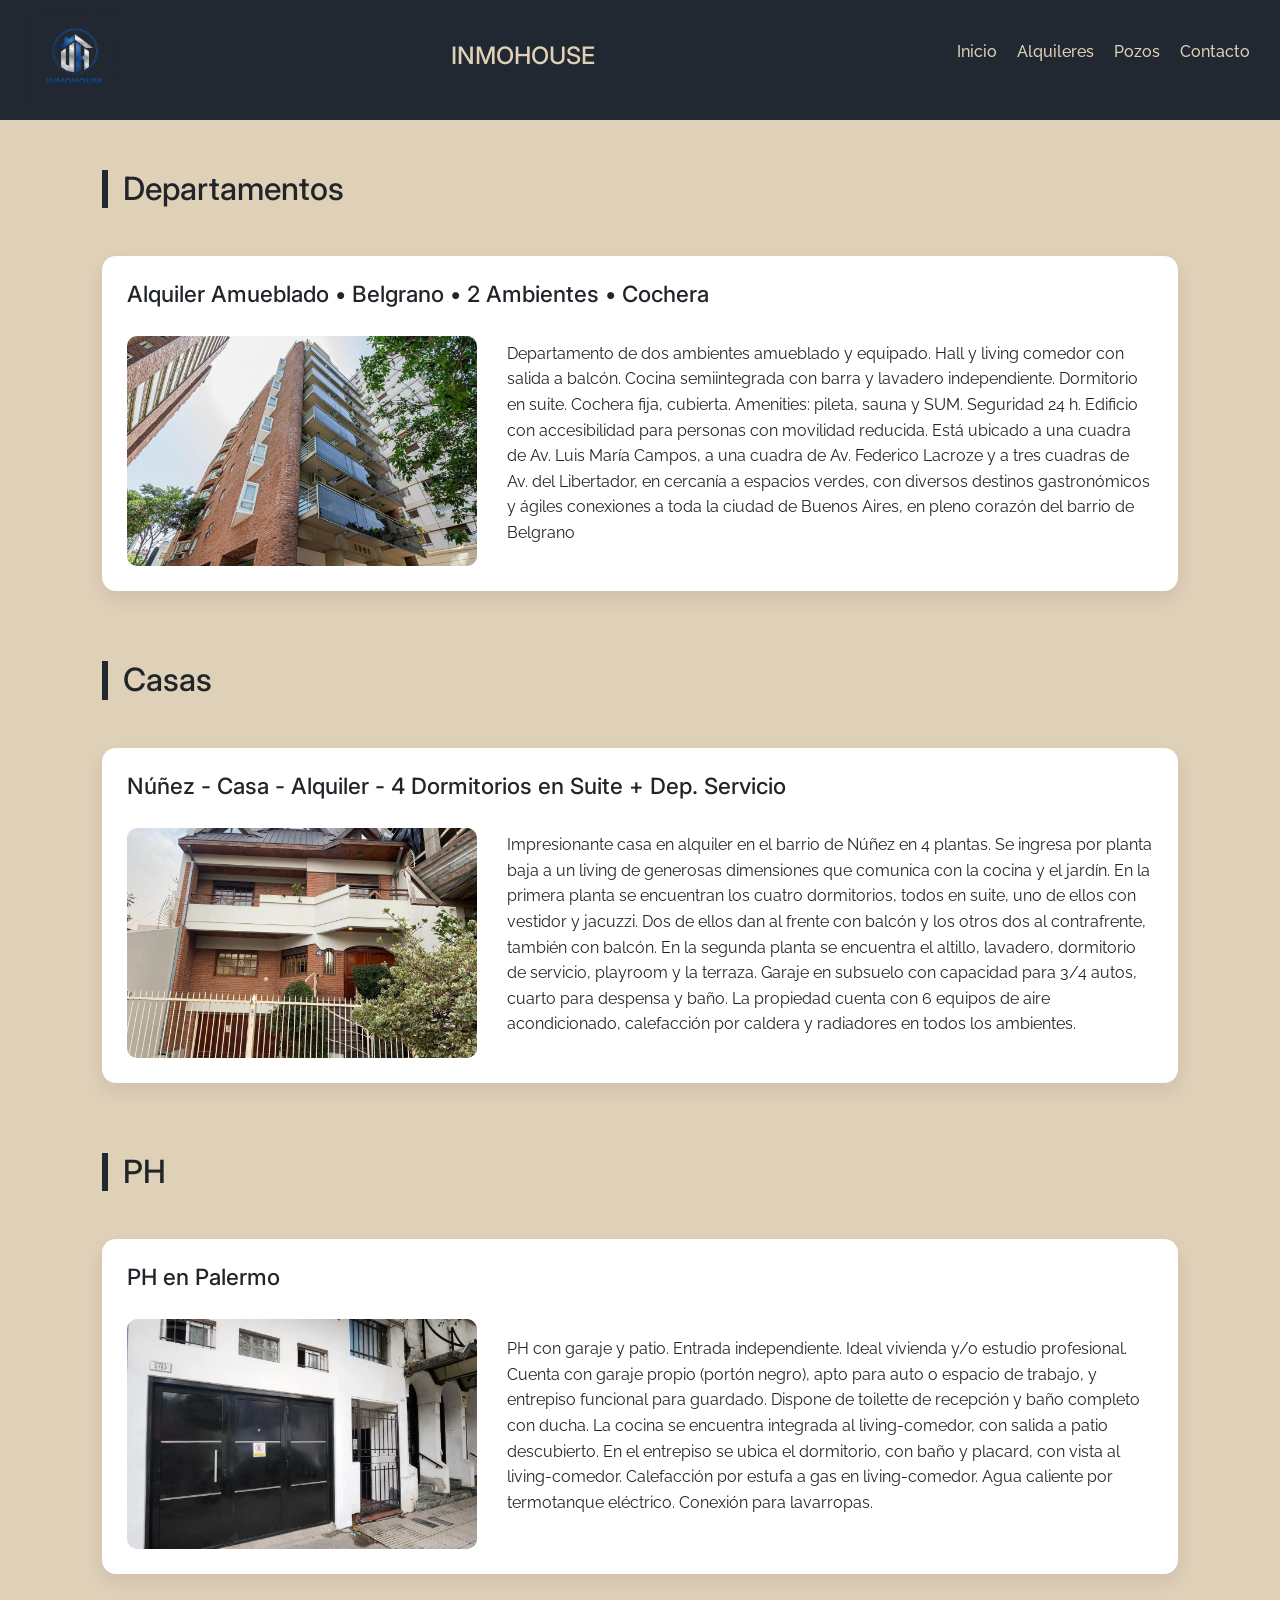
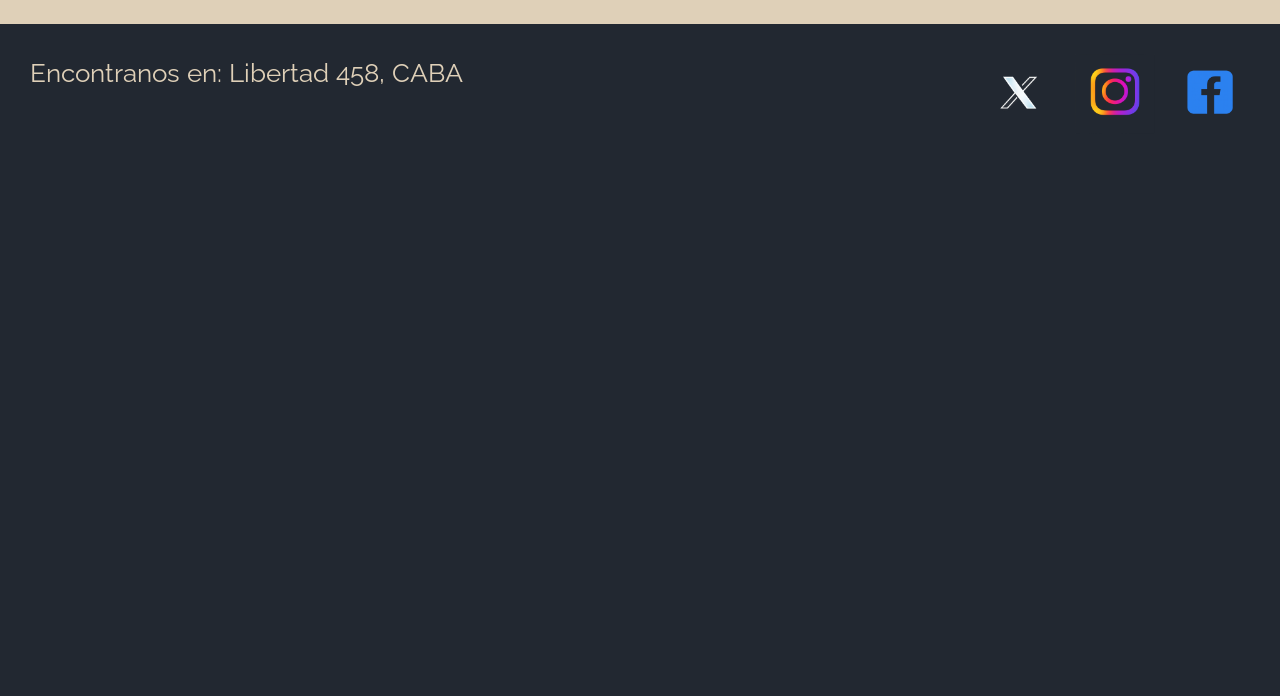
==== pages/alquileres.html @ c88db54d "2da Entrega" ====
<!doctype html>
<html lang="es">
  <head>
    <link rel="preconnect" href="https://fonts.googleapis.com" />
    <link rel="preconnect" href="https://fonts.gstatic.com" crossorigin />
    <link
      href="https://fonts.googleapis.com/css2?family=Inter:ital,opsz,wght@0,14..32,100..900;1,14..32,100..900&family=Raleway:ital,wght@0,100..900;1,100..900&display=swap"
      rel="stylesheet"
    />
    <link rel="preconnect" href="https://fonts.googleapis.com" />
    <link rel="preconnect" href="https://fonts.gstatic.com" crossorigin />
    <link
      href="https://fonts.googleapis.com/css2?family=Raleway:ital,wght@0,100..900;1,100..900&display=swap"
      rel="stylesheet"
    />
    <link href="https://cdn.jsdelivr.net/npm/bootstrap@5.3.8/dist/css/bootstrap.min.css" rel="stylesheet" integrity="sha384-sRIl4kxILFvY47J16cr9ZwB07vP4J8+LH7qKQnuqkuIAvNWLzeN8tE5YBujZqJLB" crossorigin="anonymous">
    <link rel="stylesheet" href="../css/estilos.css" />
    <meta charset="UTF-8" />
    <meta name="viewport" content="width=device-width, initial-scale=1.0" />
    <title>Inmohouse Alquileres</title>
  </head>

  <body>
    <header>
      <nav aria-label="Navegación principal">
        <div>
          <a href="../index.html">
            <img class="logo" src="../img/logo.png" alt="Inmohouse - Inicio" />
          </a>
        </div>
        <h1 class="titulo">INMOHOUSE</h1>
        <ul>
          <li><a href="../index.html">Inicio</a></li>
          <li>
            <a href="./alquileres.html" aria-current="page">Alquileres</a>
          </li>
          <li><a href="./pozos.html">Pozos</a></li>
          <li><a href="./contacto.html">Contacto</a></li>
        </ul>
      </nav>
    </header>
   <main id="listado-propiedades" class="listado">
  <section class="categoria categoria-departamentos">
    <h2 class="categoria-titulo">Departamentos</h2>

    <article class="propiedad-card">
      <h3 class="propiedad-titulo">
        Alquiler Amueblado • Belgrano • 2 Ambientes • Cochera
      </h3>

      <div class="propiedad-contenido">
        <a href="../img/dep1.jpg" target="_blank" class="propiedad-link">
          <img
            class="propiedad-imagen"
            src="../img/dep1.jpg"
            alt="Edificio de departamentos de ladrillo en Belgrano"
          />
        </a>

        <p class="propiedad-descripcion">
          Departamento de dos ambientes amueblado y equipado. Hall y living comedor con salida a balcón. Cocina semiintegrada con barra y lavadero independiente. Dormitorio en suite. Cochera fija, cubierta. Amenities: pileta, sauna y SUM. Seguridad 24 h. Edificio con accesibilidad para personas con movilidad reducida. Está ubicado a una cuadra de Av. Luis María Campos, a una cuadra de Av. Federico Lacroze y a tres cuadras de Av. del Libertador, en cercanía a espacios verdes, con diversos destinos gastronómicos y ágiles conexiones a toda la ciudad de Buenos Aires, en pleno corazón del barrio de Belgrano
        </p>
      </div>
    </article>
  </section>

  <section class="categoria categoria-casas">
    <h2 class="categoria-titulo">Casas</h2>

    <article class="propiedad-card">
      <h3 class="propiedad-titulo">
        Núñez - Casa - Alquiler - 4 Dormitorios en Suite + Dep. Servicio
      </h3>

      <div class="propiedad-contenido">
        <a href="../img/casa1.jpg" target="_blank" class="propiedad-link">
          <img
            class="propiedad-imagen"
            src="../img/casa1.jpg"
            alt="Frente de una casa"
          />
        </a>

        <p class="propiedad-descripcion">
          Impresionante casa en alquiler en el barrio de Núñez en 4 plantas. Se ingresa por planta baja a un living de generosas dimensiones que comunica con la cocina y el jardín. En la primera planta se encuentran los cuatro dormitorios, todos en suite, uno de ellos con vestidor y jacuzzi. Dos de ellos dan al frente con balcón y los otros dos al contrafrente, también con balcón. En la segunda planta se encuentra el altillo, lavadero, dormitorio de servicio, playroom y la terraza. Garaje en subsuelo con capacidad para 3/4 autos, cuarto para despensa y baño. La propiedad cuenta con 6 equipos de aire acondicionado, calefacción por caldera y radiadores en todos los ambientes.
        </p>
      </div>
    </article>
  </section>

  <section class="categoria categoria-ph">
    <h2 class="categoria-titulo">PH</h2>

    <article class="propiedad-card">
      <h3 class="propiedad-titulo">PH en Palermo</h3>

      <div class="propiedad-contenido">
        <a href="../img/ph1.webp" target="_blank" class="propiedad-link">
          <img
            class="propiedad-imagen"
            src="../img/ph1.webp"
            alt="Frente de PH con entrada independiente"
          />
        </a>

        <p class="propiedad-descripcion">
          PH con garaje y patio. Entrada independiente. Ideal vivienda y/o estudio profesional. Cuenta con garaje propio (portón negro), apto para auto o espacio de trabajo, y entrepiso funcional para guardado. Dispone de toilette de recepción y baño completo con ducha. La cocina se encuentra integrada al living-comedor, con salida a patio descubierto. En el entrepiso se ubica el dormitorio, con baño y placard, con vista al living-comedor. Calefacción por estufa a gas en living-comedor. Agua caliente por termotanque eléctrico. Conexión para lavarropas.
        </p>
      </div>
    </article>
  </section>

</main>
    <footer>
      <div>
        <p>Encontranos en: Libertad 458, CABA</p>
      </div>
      <ul>
        <li>
          <a
            href="https://twitter.com"
            target="_blank"
            rel="noopener noreferrer"
          >
            <img src="../img/twitter-x.png" alt="Twitter de Inmohouse" />
          </a>
        </li>
        <li>
          <a
            href="https://instagram.com"
            target="_blank"
            rel="noopener noreferrer"
          >
            <img src="../img/instagram.png" alt="Instagram de Inmohouse" />
          </a>
        </li>
        <li>
          <a
            href="https://facebook.com"
            target="_blank"
            rel="noopener noreferrer"
          >
            <img src="../img/facebook.png" alt="Facebook de Inmohouse" />
          </a>
        </li>
      </ul>
      <address>
        <iframe
          title="Ubicación de Inmohouse en Google Maps"
          src="https://www.google.com/maps/embed?pb=!1m18!1m12!1m3!1d723.7947108653552!2d-58.38401056813189!3d-34.6032065607165!2m3!1f0!2f0!3f0!3m2!1i1024!2i768!4f13.1!3m3!1m2!1s0x95bccac5fd35a24f%3A0x2b9c7844601e23f9!2sAudio%20Video%20458!5e0!3m2!1ses!2sar!4v1768578086338!5m2!1ses!2sar"
          width="600"
          height="450"
          style="border: 0"
          allowfullscreen=""
          loading="lazy"
          referrerpolicy="no-referrer-when-downgrade"
        ></iframe>
      </address>
    </footer>
    <script src="https://cdn.jsdelivr.net/npm/bootstrap@5.3.8/dist/js/bootstrap.bundle.min.js" integrity="sha384-FKyoEForCGlyvwx9Hj09JcYn3nv7wiPVlz7YYwJrWVcXK/BmnVDxM+D2scQbITxI" crossorigin="anonymous"></script>
  </body>
</html>
---- css/estilos.css ----
*{
  margin: 0;
  padding: 0;
  box-sizing: border-box;
}



/* Colores */

/* azul oscuro #222831
gris oscuro #393E46
marron claro #948979
crema #DFD0B8 */


/* Inter-Titulos - font-family: "Inter", sans-serif; */
/* Raleway-Texto - font-family: "Raleway", sans-serif; */

body{
  font-family: "Raleway", sans-serif;
  overflow-x: hidden;
}

header {
  background-color: #222831;
  padding: 15px 30px;
}

nav {
  display: flex;
  align-items: center;
  justify-content: space-between;
}

/* Logo */
.logo {
  width: 90px;
}

/* Título */
.titulo {
  color: #DFD0B8;
  font-size: 24px;
  font-family: "Inter", sans-serif;;
}

/* Menú */
nav ul {
  display: flex;
  list-style: none;
  gap: 20px;
}

nav ul li a {
  text-decoration: none;
  color: #DFD0B8;
  font-weight: 500;
  transition: 0.3s;
}

nav ul li a:hover {
  color: brown;
}


footer {
  background-color: #222831;
  color: #DFD0B8;
  padding: 30px;
  font-size: 1.60em;
  display: flex;
  flex-wrap: wrap;          
  justify-content: space-between;
  gap: 20px;
}


footer > div {
  flex: 1 1 200px;          
}


/* Lista redes */
footer ul {
  display: flex;
  list-style: none;
  gap: 15px;
  padding: 0;
}

footer ul li img {
  width: 80px;
  transition: 0.3s;
}

footer ul li img:hover {
  transform: scale(1.1);
}

/* Mapa ocupa toda la fila */
footer address {
  width: 100%;
  margin-top: 20px;
}

.map {
  width: 100%;
  height: 300px;
  border-radius: 8px;
}

/* Main Index */

.home {
  padding: 40px 10%;
  display: flex;
  flex-direction: column;
  gap: 60px;
  background-color: #DFD0B8;
}

/* Sección general */
.seccion-home {
  display: flex;
  flex-direction: column;
  gap: 30px;
}

/* Header del h2 */
.seccion-header {
  flex: 0 0 100%;
}

/* Título */
.seccion-titulo {
  font-size: 2em;
  font-family: "Inter", sans-serif;
}

/* Contenido */
.seccion-contenido {
  display: flex;
  align-items: center;
  gap: 30px;
}

/* Texto */
.seccion-texto {
  flex: 1;
  line-height: 1.6;
  font-size: 1.5em;
  font-family: "Raleway", sans-serif;
}

/* Imagen */
.seccion-imagen {
  flex: 1;
  max-width: 500px;
  width: 100%;
  border-radius: 10px;
}

/* Invertir solo la sección de pozos */
.seccion-pozos .seccion-contenido {
  flex-direction: row-reverse;
}

/* Alquileres */

.listado {
  padding: 50px 8%;
  display: grid;
  grid-template-columns: 1fr;
  gap: 70px;
  background-color: #DFD0B8;
}

/* Categoría */
.categoria {
  display: flex;
  flex-direction: column;
  gap: 40px;
}

.categoria-titulo {
  font-size: 2em;
  font-family: "Inter", sans-serif;
  border-left: 6px solid #222831;
  padding-left: 15px;
}

/* Card */
.propiedad-card {
  background: #ffffff;
  padding: 25px;
  border-radius: 14px;
  box-shadow: 0 8px 20px rgba(0,0,0,0.08);
  display: flex;
  flex-direction: column;
  gap: 20px;
  width: 100%;
}

.propiedad-titulo {
  font-size: 1.4em;
  font-family: "Inter", sans-serif;
}

/* Contenido horizontal */
.propiedad-contenido {
  display: flex;
  gap: 30px;
  align-items: center;
}

/* Imagen */
.propiedad-imagen {
  width: 350px;
  height: 230px;
  object-fit: cover;
  border-radius: 10px;
  transition: 0.3s;
}

.propiedad-imagen:hover {
  transform: scale(1.03);
}

/* Texto */
.propiedad-descripcion {
  flex: 1;
  font-family: "Raleway", sans-serif;
  line-height: 1.6;
}



/* Pozos */

.proyecto-header {
  text-align: center;
  margin-bottom: 20px;
  background-color: #DFD0B8;
}

.proyecto-titulo {
  font-size: 34px;
  font-weight: 600;
}

/* Contenedor Principal */
.detalle-proyecto {
  display: flex;
  justify-content: center;   
  padding: 80px 20px;        
  background-color: #DFD0B8; 
}

.proyecto-seccion{
  font-size: 1.25em;
}
/* Card */
.proyecto-card {
  width: 100%;
  max-width: 1100px;        
  background: #ffffff;
  padding: 50px;
  border-radius: 20px;
  box-shadow: 0 20px 50px rgba(0,0,0,0.08);
}

.proyecto-imagen{
  width: 100%;
}

/* Imagenes de carousel */
.proyecto-carousel-img {
  max-height: 450px;
  object-fit: cover;
  border-radius: 12px;
}

/* Carusel */

#carouselProyecto {
  margin-top: 20px;
  max-width: 800px;
}

#carouselProyecto img {
  height: 500px;
  object-fit: cover;
  border-radius: 14px;
}

/* Oscurecer ligeramente para que el texto se vea mejor */
.carousel-item::after {
  content: "";
  position: absolute;
  inset: 0;
  background: rgba(0,0,0,0.35);
  border-radius: 14px;
}

/* Texto centrado elegante */
.carousel-caption {
  bottom: 40%;
}

.carousel-caption h3 {
  font-size: 36px;
  font-weight: bold;
}

.carousel-caption p {
  font-size: 18px;
}




/* Contacto */

/* Contenedor*/
.contacto {
  display: flex;
  justify-content: center;
  padding: 60px 20px;
  background-color:#DFD0B8 ;
}

.contacto-contenedor {
  width: 100%;
  max-width: 600px;
}

/* Formulario */
.contacto-formulario {
  display: flex;
  flex-direction: column;
  gap: 15px;
  background: #f5f5f5;
  padding: 30px;
  border-radius: 12px;
  box-shadow: 0 8px 20px rgba(0,0,0,0.08);
}

/* Labels */
.contacto-label {
  font-weight: 600;
  font-size: 14px;
}

/* Inputs */
.contacto-input,
.contacto-textarea {
  padding: 6px 8px;
  border-radius: 8px;
  border: 1px solid #ccc;
  font-size: 12px;
  transition: 0.3s;
}

.contacto-input{
  height: 35px;
}


/* Textarea */
.contacto-textarea {
  height: 80px;
  resize: none; 
}

.contacto-input:focus,
.contacto-textarea:focus {
  outline: none;
  border-color: #222831;
  box-shadow: 0 0 5px rgba(34,40,49,0.3);
}

/* Boton */
.contacto-boton {
  background: #222831;
  color: white;
  font-weight: bold;
  cursor: pointer;
  border: none;
  margin-top: 10px;
  padding: 12px;
  border-radius: 8px;
  transition: 0.3s;
}

.contacto-boton:hover {
  background: #393E46;
}



/*  Responsive Mobile */

@media (max-width: 768px) {

  /* Header */

  nav {
    flex-direction: column;
    gap: 15px;
    text-align: center;
  }

  nav ul {
    flex-direction: column;
    gap: 10px;
  }

  .logo {
    width: 70px;
  }

  .titulo {
    font-size: 20px;
  }

  /* Inicio */

  .home {
    padding: 30px 20px;
    gap: 40px;
  }

  .seccion-contenido {
    flex-direction: column;
    text-align: center;
  }

  .seccion-texto {
    font-size: 1.1em;
  }

  .seccion-imagen {
    max-width: 100%;
  }

  /* Listas */

  .listado {
    padding: 40px 20px;
    gap: 40px;
  }

  .propiedad-contenido {
    flex-direction: column;
  }

  .propiedad-imagen {
    width: 100%;
    height: 200px;
  }

  /* Pozos */

  .detalle-proyecto {
    padding: 40px 15px;
  }

  .proyecto-card {
    padding: 25px 20px;
  }

  .proyecto-titulo {
    font-size: 24px;
  }

  .proyecto-seccion {
    font-size: 1em;
  }

  .seccion-pozos .seccion-contenido {
    flex-direction: column;
  }

  .proyecto-imagen-principal{
    width: 100%;
  }

  /* Carrusel */

  #carouselProyecto {
    max-width: 100%;
  }

  #carouselProyecto img {
    height: 100%;
    object-fit: cover;
  }

  .carousel-caption h3 {
    font-size: 20px;
  }

  .carousel-caption p {
    font-size: 14px;
  }

  /* Contacto */

  .contacto {
    padding: 40px 15px;
  }

  .contacto-formulario {
    padding: 20px;
  }

  /* Footer */

  footer {
    flex-direction: column;
    text-align: center;
    font-size: 1.2em;
  }

  footer ul {
    justify-content: center;
  }

  footer ul li img {
    width: 50px;
  }

  .map {
    height: 200px;
  }

}
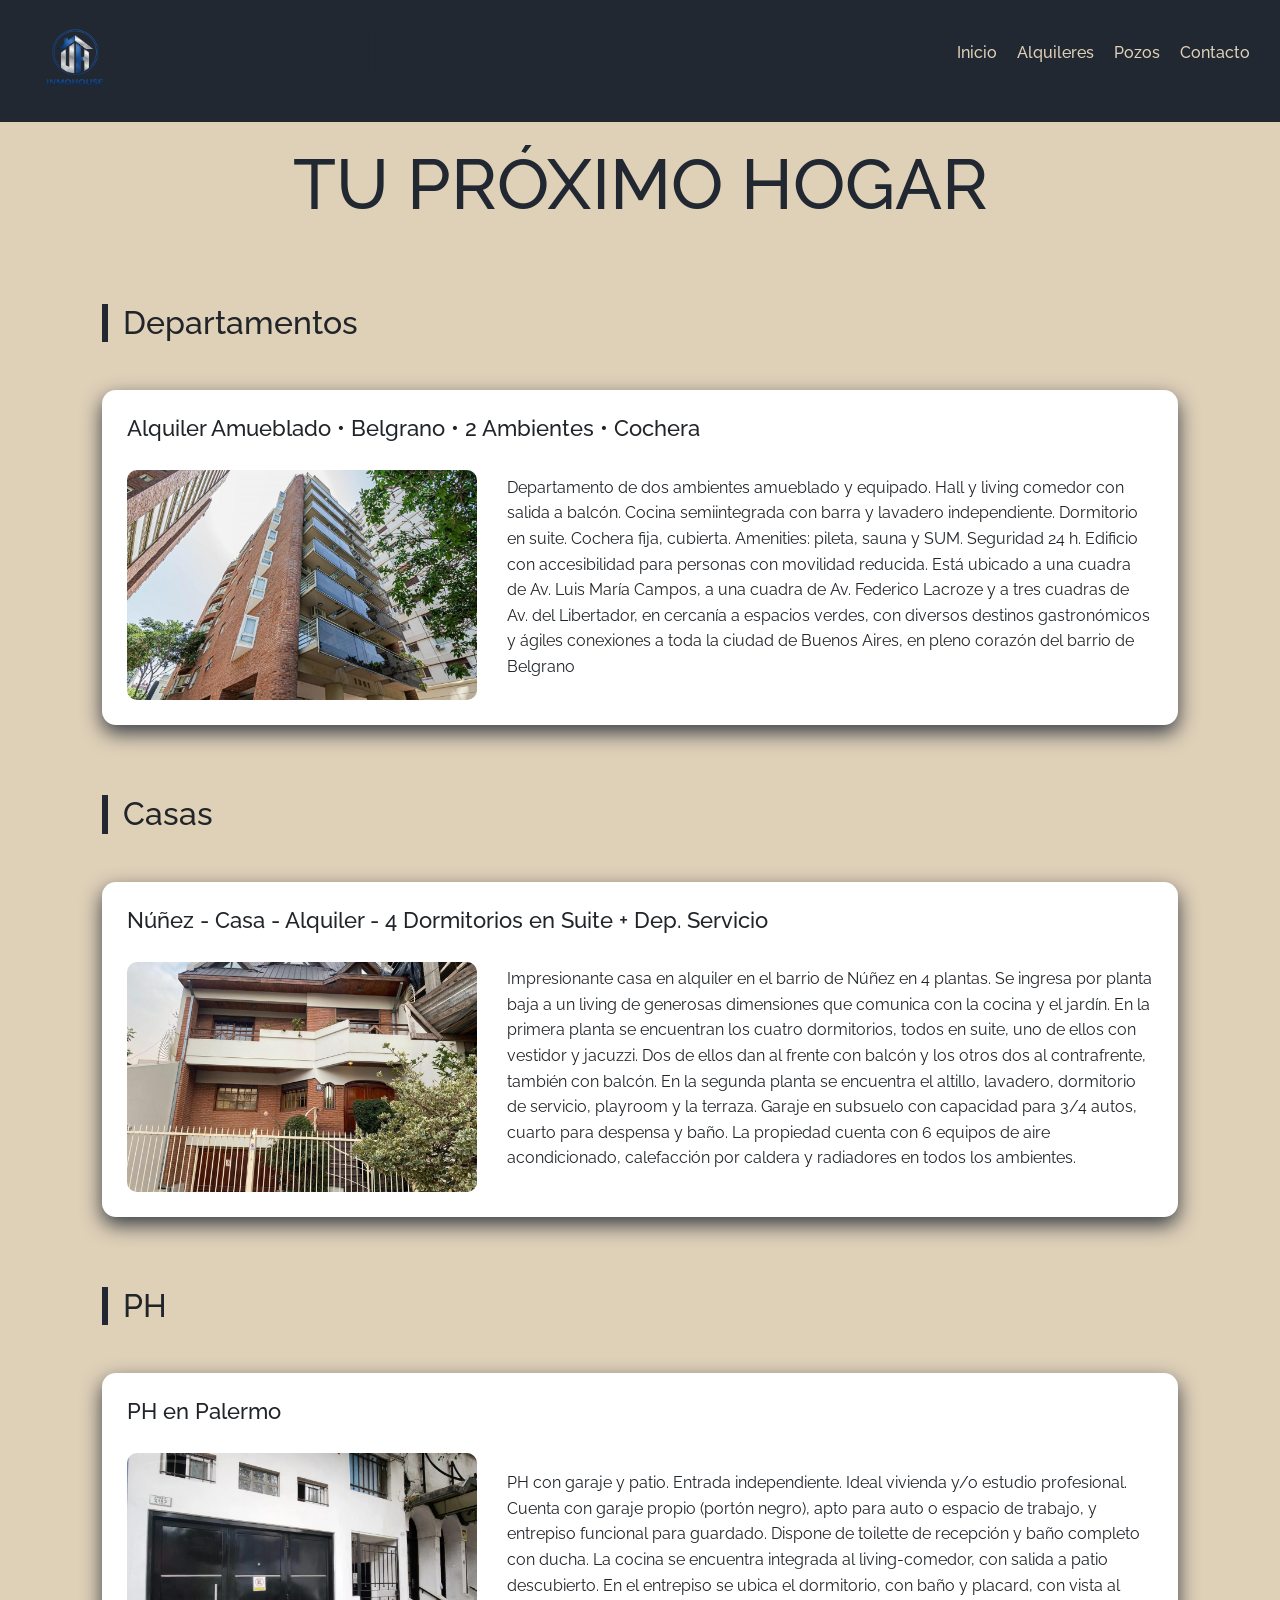
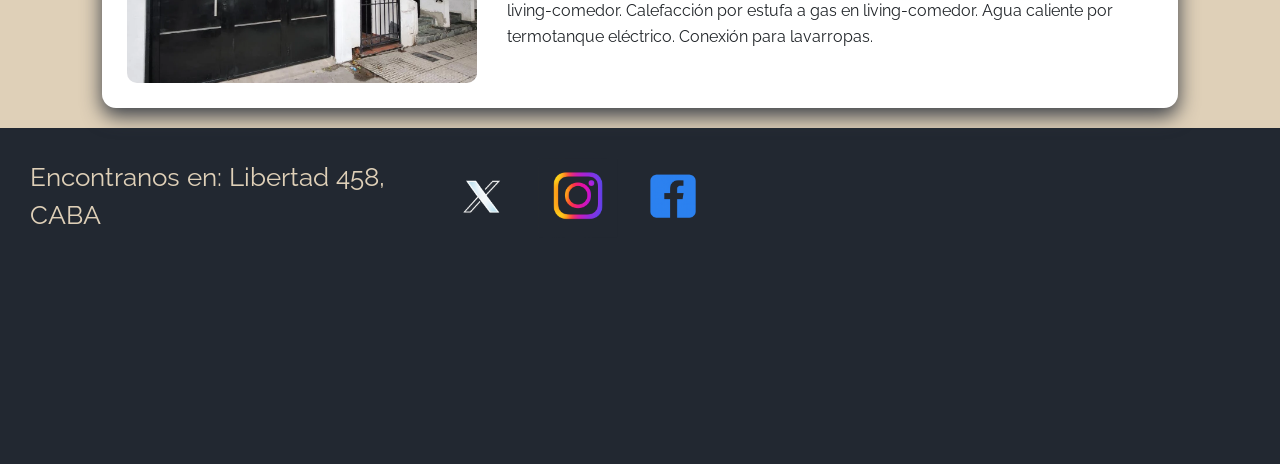
==== commit 0ab5d73b: "tercer entrega" ====
--- a/pages/alquileres.html
+++ b/pages/alquileres.html
@@ -13,8 +13,17 @@
       href="https://fonts.googleapis.com/css2?family=Raleway:ital,wght@0,100..900;1,100..900&display=swap"
       rel="stylesheet"
     />
-    <link href="https://cdn.jsdelivr.net/npm/bootstrap@5.3.8/dist/css/bootstrap.min.css" rel="stylesheet" integrity="sha384-sRIl4kxILFvY47J16cr9ZwB07vP4J8+LH7qKQnuqkuIAvNWLzeN8tE5YBujZqJLB" crossorigin="anonymous">
-    <link rel="stylesheet" href="../css/estilos.css" />
+    <link
+      href="https://cdn.jsdelivr.net/npm/bootstrap@5.3.8/dist/css/bootstrap.min.css"
+      rel="stylesheet"
+      integrity="sha384-sRIl4kxILFvY47J16cr9ZwB07vP4J8+LH7qKQnuqkuIAvNWLzeN8tE5YBujZqJLB"
+      crossorigin="anonymous"
+    />
+    <link
+      rel="stylesheet"
+      href="https://cdnjs.cloudflare.com/ajax/libs/animate.css/4.1.1/animate.min.css"
+    />
+    <link rel="stylesheet" href="../css/estilo.css" />
     <meta charset="UTF-8" />
     <meta name="viewport" content="width=device-width, initial-scale=1.0" />
     <title>Inmohouse Alquileres</title>
@@ -39,124 +48,160 @@
         </ul>
       </nav>
     </header>
-   <main id="listado-propiedades" class="listado">
-  <section class="categoria categoria-departamentos">
-    <h2 class="categoria-titulo">Departamentos</h2>
-
-    <article class="propiedad-card">
-      <h3 class="propiedad-titulo">
-        Alquiler Amueblado • Belgrano • 2 Ambientes • Cochera
-      </h3>
-
-      <div class="propiedad-contenido">
-        <a href="../img/dep1.jpg" target="_blank" class="propiedad-link">
-          <img
-            class="propiedad-imagen"
-            src="../img/dep1.jpg"
-            alt="Edificio de departamentos de ladrillo en Belgrano"
-          />
-        </a>
-
-        <p class="propiedad-descripcion">
-          Departamento de dos ambientes amueblado y equipado. Hall y living comedor con salida a balcón. Cocina semiintegrada con barra y lavadero independiente. Dormitorio en suite. Cochera fija, cubierta. Amenities: pileta, sauna y SUM. Seguridad 24 h. Edificio con accesibilidad para personas con movilidad reducida. Está ubicado a una cuadra de Av. Luis María Campos, a una cuadra de Av. Federico Lacroze y a tres cuadras de Av. del Libertador, en cercanía a espacios verdes, con diversos destinos gastronómicos y ágiles conexiones a toda la ciudad de Buenos Aires, en pleno corazón del barrio de Belgrano
-        </p>
-      </div>
-    </article>
-  </section>
-
-  <section class="categoria categoria-casas">
-    <h2 class="categoria-titulo">Casas</h2>
-
-    <article class="propiedad-card">
-      <h3 class="propiedad-titulo">
-        Núñez - Casa - Alquiler - 4 Dormitorios en Suite + Dep. Servicio
-      </h3>
-
-      <div class="propiedad-contenido">
-        <a href="../img/casa1.jpg" target="_blank" class="propiedad-link">
-          <img
-            class="propiedad-imagen"
-            src="../img/casa1.jpg"
-            alt="Frente de una casa"
-          />
-        </a>
-
-        <p class="propiedad-descripcion">
-          Impresionante casa en alquiler en el barrio de Núñez en 4 plantas. Se ingresa por planta baja a un living de generosas dimensiones que comunica con la cocina y el jardín. En la primera planta se encuentran los cuatro dormitorios, todos en suite, uno de ellos con vestidor y jacuzzi. Dos de ellos dan al frente con balcón y los otros dos al contrafrente, también con balcón. En la segunda planta se encuentra el altillo, lavadero, dormitorio de servicio, playroom y la terraza. Garaje en subsuelo con capacidad para 3/4 autos, cuarto para despensa y baño. La propiedad cuenta con 6 equipos de aire acondicionado, calefacción por caldera y radiadores en todos los ambientes.
-        </p>
-      </div>
-    </article>
-  </section>
-
-  <section class="categoria categoria-ph">
-    <h2 class="categoria-titulo">PH</h2>
-
-    <article class="propiedad-card">
-      <h3 class="propiedad-titulo">PH en Palermo</h3>
-
-      <div class="propiedad-contenido">
-        <a href="../img/ph1.webp" target="_blank" class="propiedad-link">
-          <img
-            class="propiedad-imagen"
-            src="../img/ph1.webp"
-            alt="Frente de PH con entrada independiente"
-          />
-        </a>
-
-        <p class="propiedad-descripcion">
-          PH con garaje y patio. Entrada independiente. Ideal vivienda y/o estudio profesional. Cuenta con garaje propio (portón negro), apto para auto o espacio de trabajo, y entrepiso funcional para guardado. Dispone de toilette de recepción y baño completo con ducha. La cocina se encuentra integrada al living-comedor, con salida a patio descubierto. En el entrepiso se ubica el dormitorio, con baño y placard, con vista al living-comedor. Calefacción por estufa a gas en living-comedor. Agua caliente por termotanque eléctrico. Conexión para lavarropas.
-        </p>
-      </div>
-    </article>
-  </section>
-
-</main>
+    <main id="listado-propiedades" class="listado">
+      <h1 class="titulo">TU PRÓXIMO HOGAR</h1>
+      <section class="categoria categoria-departamentos">
+        <h2 class="categoria-titulo">Departamentos</h2>
+
+        <article class="propiedad-card">
+          <h3 class="propiedad-titulo">
+            Alquiler Amueblado • Belgrano • 2 Ambientes • Cochera
+          </h3>
+
+          <div class="propiedad-contenido">
+            <a href="../img/dep1.jpg" target="_blank" class="propiedad-link">
+              <img
+                class="propiedad-imagen animate__animated animate__flip animate__delay-2s animate__slow"
+                src="../img/dep1.jpg"
+                alt="Edificio de departamentos de ladrillo en Belgrano"
+              />
+            </a>
+
+            <p class="propiedad-descripcion">
+              Departamento de dos ambientes amueblado y equipado. Hall y living
+              comedor con salida a balcón. Cocina semiintegrada con barra y
+              lavadero independiente. Dormitorio en suite. Cochera fija,
+              cubierta. Amenities: pileta, sauna y SUM. Seguridad 24 h. Edificio
+              con accesibilidad para personas con movilidad reducida. Está
+              ubicado a una cuadra de Av. Luis María Campos, a una cuadra de Av.
+              Federico Lacroze y a tres cuadras de Av. del Libertador, en
+              cercanía a espacios verdes, con diversos destinos gastronómicos y
+              ágiles conexiones a toda la ciudad de Buenos Aires, en pleno
+              corazón del barrio de Belgrano
+            </p>
+          </div>
+        </article>
+      </section>
+
+      <section class="categoria categoria-casas">
+        <h2 class="categoria-titulo">Casas</h2>
+
+        <article class="propiedad-card">
+          <h3 class="propiedad-titulo">
+            Núñez - Casa - Alquiler - 4 Dormitorios en Suite + Dep. Servicio
+          </h3>
+
+          <div class="propiedad-contenido">
+            <a href="../img/casa1.jpg" target="_blank" class="propiedad-link">
+              <img
+                class="propiedad-imagen animate__animated animate__flip animate__delay-2s animate__slow"
+                src="../img/casa1.jpg"
+                alt="Frente de una casa"
+              />
+            </a>
+
+            <p class="propiedad-descripcion">
+              Impresionante casa en alquiler en el barrio de Núñez en 4 plantas.
+              Se ingresa por planta baja a un living de generosas dimensiones
+              que comunica con la cocina y el jardín. En la primera planta se
+              encuentran los cuatro dormitorios, todos en suite, uno de ellos
+              con vestidor y jacuzzi. Dos de ellos dan al frente con balcón y
+              los otros dos al contrafrente, también con balcón. En la segunda
+              planta se encuentra el altillo, lavadero, dormitorio de servicio,
+              playroom y la terraza. Garaje en subsuelo con capacidad para 3/4
+              autos, cuarto para despensa y baño. La propiedad cuenta con 6
+              equipos de aire acondicionado, calefacción por caldera y
+              radiadores en todos los ambientes.
+            </p>
+          </div>
+        </article>
+      </section>
+
+      <section class="categoria categoria-ph">
+        <h2 class="categoria-titulo">PH</h2>
+
+        <article class="propiedad-card ">
+          <h3 class="propiedad-titulo">PH en Palermo</h3>
+
+          <div class="propiedad-contenido">
+            <a href="../img/ph1.webp" target="_blank" class="propiedad-link">
+              <img
+                class="propiedad-imagen animate__animated animate__flip animate__delay-2s animate__slow"
+                src="../img/ph1.webp"
+                alt="Frente de PH con entrada independiente"
+              />
+            </a>
+
+            <p class="propiedad-descripcion">
+              PH con garaje y patio. Entrada independiente. Ideal vivienda y/o
+              estudio profesional. Cuenta con garaje propio (portón negro), apto
+              para auto o espacio de trabajo, y entrepiso funcional para
+              guardado. Dispone de toilette de recepción y baño completo con
+              ducha. La cocina se encuentra integrada al living-comedor, con
+              salida a patio descubierto. En el entrepiso se ubica el
+              dormitorio, con baño y placard, con vista al living-comedor.
+              Calefacción por estufa a gas en living-comedor. Agua caliente por
+              termotanque eléctrico. Conexión para lavarropas.
+            </p>
+          </div>
+        </article>
+      </section>
+    </main>
     <footer>
       <div>
         <p>Encontranos en: Libertad 458, CABA</p>
       </div>
-      <ul>
-        <li>
-          <a
-            href="https://twitter.com"
-            target="_blank"
-            rel="noopener noreferrer"
-          >
-            <img src="../img/twitter-x.png" alt="Twitter de Inmohouse" />
-          </a>
-        </li>
-        <li>
-          <a
-            href="https://instagram.com"
-            target="_blank"
-            rel="noopener noreferrer"
-          >
-            <img src="../img/instagram.png" alt="Instagram de Inmohouse" />
-          </a>
-        </li>
-        <li>
-          <a
-            href="https://facebook.com"
-            target="_blank"
-            rel="noopener noreferrer"
-          >
-            <img src="../img/facebook.png" alt="Facebook de Inmohouse" />
-          </a>
-        </li>
-      </ul>
-      <address>
-        <iframe
-          title="Ubicación de Inmohouse en Google Maps"
-          src="https://www.google.com/maps/embed?pb=!1m18!1m12!1m3!1d723.7947108653552!2d-58.38401056813189!3d-34.6032065607165!2m3!1f0!2f0!3f0!3m2!1i1024!2i768!4f13.1!3m3!1m2!1s0x95bccac5fd35a24f%3A0x2b9c7844601e23f9!2sAudio%20Video%20458!5e0!3m2!1ses!2sar!4v1768578086338!5m2!1ses!2sar"
-          width="600"
-          height="450"
-          style="border: 0"
-          allowfullscreen=""
-          loading="lazy"
-          referrerpolicy="no-referrer-when-downgrade"
-        ></iframe>
-      </address>
+      <div>
+        <ul>
+          <li>
+            <a
+              href="https://twitter.com"
+              target="_blank"
+              rel="noopener noreferrer"
+            >
+              <img src="../img/twitter-x.png" alt="Twitter de Inmohouse" />
+            </a>
+          </li>
+          <li>
+            <a
+              href="https://instagram.com"
+              target="_blank"
+              rel="noopener noreferrer"
+            >
+              <img src="../img/instagram.png" alt="Instagram de Inmohouse" />
+            </a>
+          </li>
+          <li>
+            <a
+              href="https://facebook.com"
+              target="_blank"
+              rel="noopener noreferrer"
+            >
+              <img src="../img/facebook.png" alt="Facebook de Inmohouse" />
+            </a>
+          </li>
+        </ul>
+      </div>
+      <div>
+        <address>
+          <iframe
+            class="map"
+            title="Ubicación de Inmohouse en Google Maps"
+            src="https://www.google.com/maps/embed?pb=!1m18!1m12!1m3!1d723.7947108653552!2d-58.38401056813189!3d-34.6032065607165!2m3!1f0!2f0!3f0!3m2!1i1024!2i768!4f13.1!3m3!1m2!1s0x95bccac5fd35a24f%3A0x2b9c7844601e23f9!2sAudio%20Video%20458!5e0!3m2!1ses!2sar!4v1768578086338!5m2!1ses!2sar"
+            width="600"
+            height="450"
+            style="border: 0"
+            allowfullscreen
+            loading="lazy"
+            referrerpolicy="no-referrer-when-downgrade"
+          ></iframe>
+        </address>
+      </div>
     </footer>
-    <script src="https://cdn.jsdelivr.net/npm/bootstrap@5.3.8/dist/js/bootstrap.bundle.min.js" integrity="sha384-FKyoEForCGlyvwx9Hj09JcYn3nv7wiPVlz7YYwJrWVcXK/BmnVDxM+D2scQbITxI" crossorigin="anonymous"></script>
+    <script
+      src="https://cdn.jsdelivr.net/npm/bootstrap@5.3.8/dist/js/bootstrap.bundle.min.js"
+      integrity="sha384-FKyoEForCGlyvwx9Hj09JcYn3nv7wiPVlz7YYwJrWVcXK/BmnVDxM+D2scQbITxI"
+      crossorigin="anonymous"
+    ></script>
   </body>
 </html>
--- a/css/estilo.css
+++ b/css/estilo.css
@@ -0,0 +1,396 @@
+* {
+  margin: 0;
+  padding: 0;
+  box-sizing: border-box;
+}
+
+body {
+  font-family: "Raleway", sans-serif;
+  overflow-x: hidden;
+}
+
+.titulo {
+  color: #222831;
+  font-size: 70px;
+  font-family: "Raleway", sans-serif;
+  justify-content: center;
+  display: flex;
+  justify-content: center;
+}
+
+.seccion-pozos .seccion-contenido {
+  flex-direction: row-reverse;
+}
+
+header {
+  background-color: #222831;
+  padding: 15px 30px;
+}
+header .logo {
+  width: 90px;
+}
+header nav {
+  display: flex;
+  align-items: center;
+  justify-content: space-between;
+}
+header nav ul {
+  display: flex;
+  list-style: none;
+  gap: 20px;
+}
+header nav li a {
+  text-decoration: none;
+  color: #DFD0B8;
+  font-weight: 500;
+  transition: 0.3s;
+}
+header nav li a:hover {
+  color: #948979;
+}
+
+footer {
+  background-color: #222831;
+  color: #DFD0B8;
+  padding: 30px;
+  font-size: 1.6em;
+  display: flex;
+  flex-wrap: wrap;
+  justify-content: space-between;
+  gap: 20px;
+}
+footer div {
+  flex: 1 1 200px;
+}
+footer ul {
+  display: flex;
+  list-style: none;
+  gap: 15px;
+  padding: 0;
+}
+footer ul li img {
+  width: 80px;
+  transition: 0.3s;
+}
+footer ul li img:hover {
+  transform: scale(1.1);
+}
+footer ul address {
+  width: 100%;
+  margin-top: 20px;
+}
+footer .map {
+  width: 100%;
+  height: 250px;
+  border-radius: 14px;
+}
+
+.home {
+  padding: 40px 10%;
+  display: flex;
+  flex-direction: column;
+  gap: 60px;
+  background-color: #DFD0B8;
+}
+.home .seccion-home {
+  display: flex;
+  flex-direction: column;
+  gap: 30px;
+}
+.home .seccion-home .seccion-header {
+  flex: 0 0 100%;
+}
+.home .seccion-home .seccion-header .seccion-titulo {
+  font-size: 2em;
+  font-family: "Raleway", sans-serif;
+}
+.home .seccion-home .seccion-contenido {
+  display: flex;
+  align-items: center;
+  gap: 30px;
+}
+.home .seccion-home .seccion-contenido .seccion-texto {
+  flex: 1;
+  line-height: 1.6;
+  font-size: 1.5em;
+  font-family: "Raleway", sans-serif;
+}
+.home .seccion-home .seccion-contenido .seccion-imagen {
+  flex: 1;
+  max-width: 500px;
+  width: 100%;
+  border-radius: 10px;
+  gap: 30px;
+}
+
+.listado {
+  padding: 20px 8%;
+  display: grid;
+  grid-template-columns: 1fr;
+  gap: 70px;
+  background-color: #DFD0B8;
+}
+.listado .categoria {
+  display: flex;
+  flex-direction: column;
+  gap: 40px;
+}
+.listado .categoria .categoria-titulo {
+  font-size: 2em;
+  font-family: "Raleway", sans-serif;
+  border-left: 6px solid #222831;
+  padding-left: 15px;
+}
+.listado .propiedad-card {
+  background: white;
+  padding: 25px;
+  border-radius: 14px;
+  box-shadow: 0 8px 20px #393E46;
+  display: flex;
+  flex-direction: column;
+  gap: 20px;
+  width: 100%;
+}
+.listado .propiedad-card .propiedad-titulo {
+  font-size: 1.4em;
+  font-family: "Raleway", sans-serif;
+}
+.listado .propiedad-card .propiedad-contenido {
+  display: flex;
+  gap: 30px;
+  align-items: center;
+}
+.listado .propiedad-card .propiedad-imagen {
+  width: 350px;
+  height: 230px;
+  object-fit: cover;
+  border-radius: 10px;
+  transition: 0.3s;
+}
+.listado .propiedad-card .propiedad-imagen:hover {
+  transform: scale(1.03);
+}
+.listado .propiedad-card .propiedad-descripcion {
+  flex: 1;
+  font-family: "Raleway", sans-serif;
+  line-height: 1.6;
+}
+
+.detalle-proyecto {
+  display: flex;
+  justify-content: center;
+  flex-direction: column;
+  padding: 80px 20px;
+  background-color: #DFD0B8;
+  width: 100%;
+}
+.detalle-proyecto .proyecto-card {
+  width: 100%;
+  max-width: 1100px;
+  background: white;
+  padding: 50px;
+  border-radius: 20px;
+  box-shadow: 0 20px 50px rgba(0, 0, 0, 0.08);
+  margin: 60px auto;
+}
+.detalle-proyecto .proyecto-card .proyecto-header {
+  text-align: center;
+  margin-bottom: 20px;
+  background-color: #DFD0B8;
+}
+.detalle-proyecto .proyecto-card .proyecto-titulo {
+  font-size: 34px;
+  font-weight: 600;
+}
+.detalle-proyecto .proyecto-seccion {
+  font-size: 1.25em;
+}
+.detalle-proyecto .proyecto-imagen {
+  width: 100%;
+}
+
+.proyecto-carousel-img {
+  max-height: 450px;
+  object-fit: cover;
+  border-radius: 12px;
+}
+
+#carouselProyecto {
+  margin-top: 20px;
+  max-width: 800px;
+}
+#carouselProyecto img {
+  height: 500px;
+  object-fit: cover;
+  border-radius: 14px;
+}
+#carouselProyecto .carousel-item::after {
+  content: "";
+  position: absolute;
+  inset: 0;
+  background: rgba(0, 0, 0, 0.35);
+  border-radius: 14px;
+}
+#carouselProyecto .carousel-caption {
+  bottom: 40%;
+}
+#carouselProyecto .carousel-caption h3 {
+  font-size: 36px;
+  font-weight: bold;
+}
+#carouselProyecto .carousel-caption p {
+  font-size: 18px;
+}
+
+.contacto {
+  display: flex;
+  justify-content: center;
+  padding: 60px 20px;
+  background-color: #DFD0B8;
+}
+.contacto .contacto-contenedor {
+  width: 100%;
+  max-width: 600px;
+}
+.contacto .contacto-contenedor .contacto-formulario {
+  display: flex;
+  flex-direction: column;
+  gap: 15px;
+  background: white;
+  padding: 30px;
+  border-radius: 12px;
+  box-shadow: 0 8px 20px rgba(0, 0, 0, 0.08);
+}
+.contacto .contacto-contenedor .contacto-formulario .contacto-label {
+  font-weight: 600;
+  font-size: 14px;
+}
+.contacto .contacto-contenedor .contacto-input {
+  height: 35px;
+}
+.contacto .contacto-contenedor .contacto-input .contacto-textarea {
+  padding: 6px 8px;
+  border-radius: 8px;
+  border: 1px solid #393E46;
+  font-size: 12px;
+  transition: 0.3s;
+}
+.contacto .contacto-contenedor .contacto-input .contacto-textarea .contacto-textarea {
+  height: 80px;
+  resize: none;
+}
+.contacto .contacto-contenedor .contacto-input .contacto-textarea .contacto-textarea:focus {
+  outline: none;
+  border-color: #948979;
+  box-shadow: 0 0 5px rgba(34, 40, 49, 0.3);
+}
+.contacto .contacto-contenedor .contacto-input .contacto-boton {
+  background: #948979;
+  color: white;
+  font-weight: bold;
+  cursor: pointer;
+  border: none;
+  margin-top: 10px;
+  padding: 12px;
+  border-radius: 8px;
+  transition: 0.3s;
+}
+.contacto .contacto-contenedor .contacto-input .contacto-boton .contacto-boton:hover {
+  background: #222831;
+}
+
+@media (max-width: 480px) {
+  nav {
+    flex-direction: column;
+    gap: 15px;
+    text-align: center;
+  }
+  nav ul {
+    flex-direction: column;
+    gap: 10px;
+  }
+  nav .logo {
+    width: 70px;
+  }
+  .titulo {
+    font-size: 20px;
+  }
+  .home {
+    padding: 30px 20px;
+    gap: 40px;
+  }
+  .home .seccion-contenido {
+    flex-direction: column;
+    text-align: center;
+  }
+  .home .seccion-contenido .seccion-texto {
+    font-size: 1.1em;
+  }
+  .home .seccion-contenido .seccion-imagen {
+    max-width: 100%;
+  }
+  .listado {
+    padding: 10px;
+    gap: 40px;
+  }
+  .listado .propiedad-contenido {
+    flex-direction: column;
+  }
+  .listado .propiedad-imagen {
+    width: 100%;
+    height: 200px;
+  }
+  .detalle-proyecto {
+    padding: 40px 15px;
+  }
+  .detalle-proyecto .proyecto-card {
+    padding: 25px 20px;
+  }
+  .detalle-proyecto .proyecto-card .proyecto-titulo {
+    font-size: 24px;
+  }
+  .detalle-proyecto .proyecto-card .proyecto-seccion {
+    font-size: 1em;
+  }
+  .detalle-proyecto .proyecto-card .seccion-pozos .seccion-contenido {
+    flex-direction: column;
+  }
+  .detalle-proyecto .proyecto-card .proyecto-imagen-principal {
+    width: 100%;
+  }
+  #carouselProyecto {
+    max-width: 100%;
+  }
+  #carouselProyecto img {
+    height: 100%;
+    object-fit: cover;
+  }
+  #carouselProyecto .carousel-caption h3 {
+    font-size: 20px;
+  }
+  #carouselProyecto .carousel-caption p {
+    font-size: 14px;
+  }
+  .contacto {
+    padding: 40px 15px;
+  }
+  .contacto .contacto-formulario {
+    padding: 20px;
+  }
+  footer {
+    flex-direction: column;
+    text-align: center;
+    font-size: 1.2em;
+  }
+  footer ul {
+    justify-content: center;
+  }
+  footer li img {
+    width: 50px;
+  }
+  footer .map {
+    height: 200px;
+  }
+}
+
+/*# sourceMappingURL=estilo.css.map */
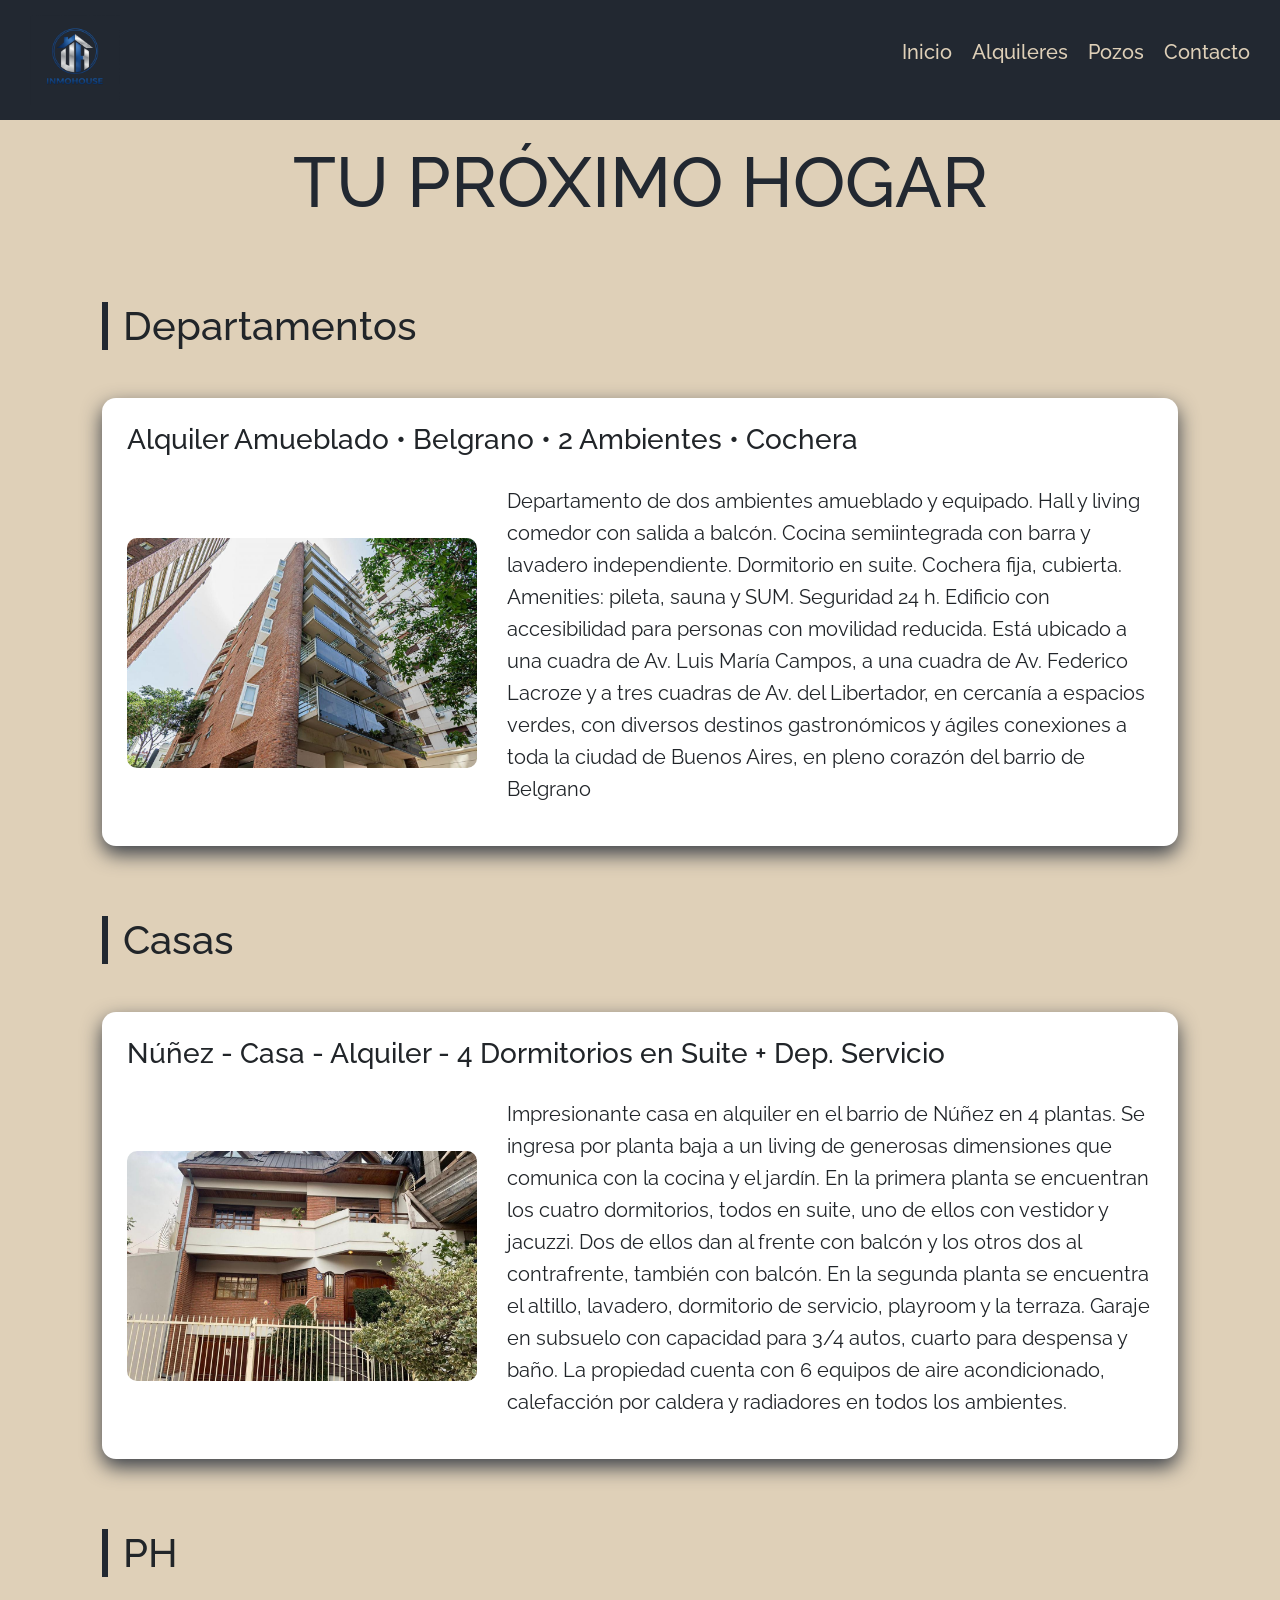
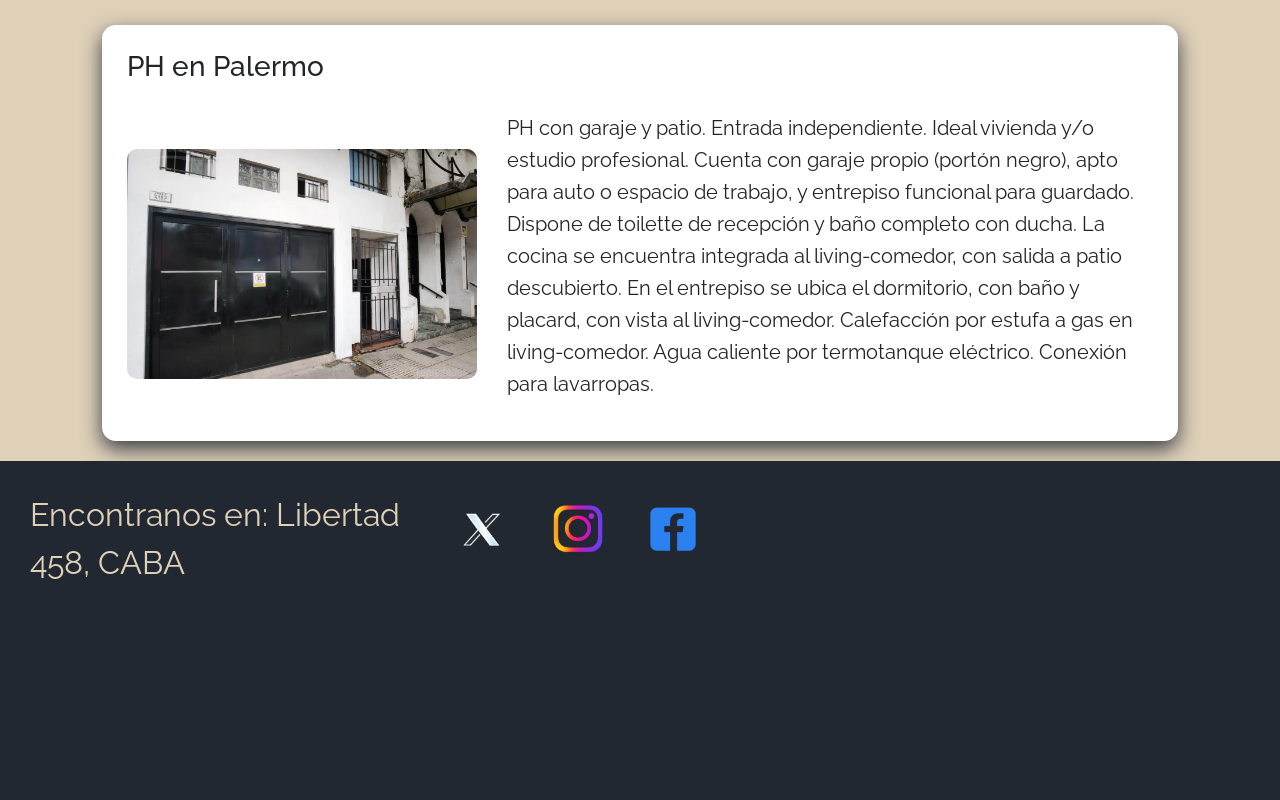
==== commit e012cb06: "mejora" ====
--- a/pages/alquileres.html
+++ b/pages/alquileres.html
@@ -37,7 +37,6 @@
             <img class="logo" src="../img/logo.png" alt="Inmohouse - Inicio" />
           </a>
         </div>
-        <h1 class="titulo">INMOHOUSE</h1>
         <ul>
           <li><a href="../index.html">Inicio</a></li>
           <li>
--- a/css/estilo.css
+++ b/css/estilo.css
@@ -7,6 +7,7 @@
 body {
   font-family: "Raleway", sans-serif;
   overflow-x: hidden;
+  font-size: 20px;
 }
 
 .titulo {
@@ -101,7 +102,7 @@
   flex: 0 0 100%;
 }
 .home .seccion-home .seccion-header .seccion-titulo {
-  font-size: 2em;
+  font-size: 2.8em;
   font-family: "Raleway", sans-serif;
 }
 .home .seccion-home .seccion-contenido {
